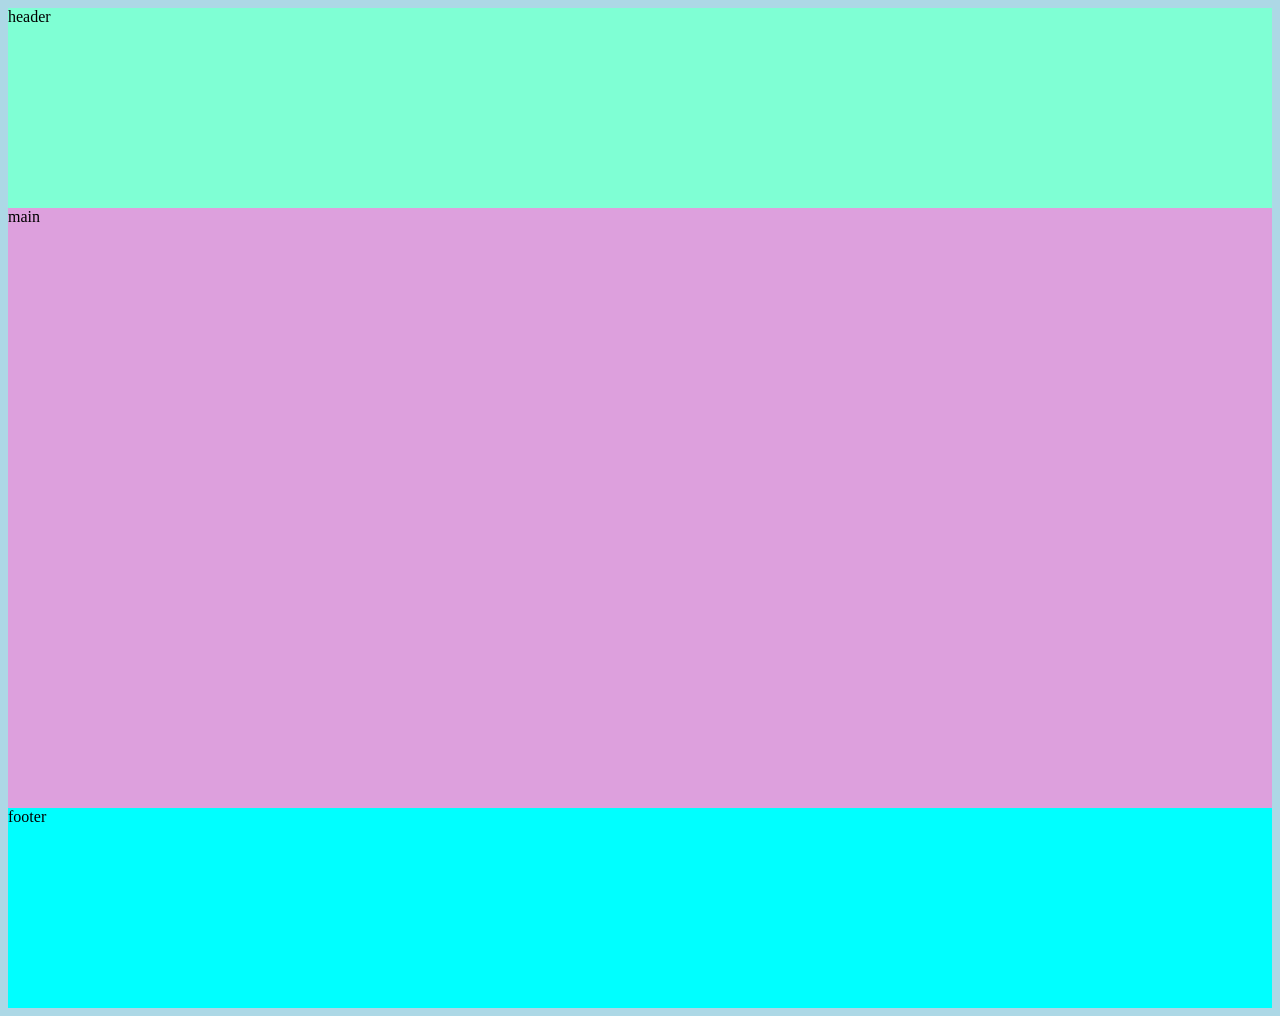
==== index.html @ 72e942a0 "start" ====
<!DOCTYPE html>
<html lang="en">
<head>
    <meta charset="UTF-8">
    <meta name="viewport" content="width=device-width, initial-scale=1.0">
    <link rel="stylesheet" href="style.css">
    <title>Document</title>
</head>
<body>
    <header>header</header>
    <main>main</main>
    <footer>footer </footer>
</body>
</html>
---- style.css ----
:root{
    --primairy-colour: ;
    --secondary-colour: ;
    --background-colour: ;
    --text-colour: ;
}

body{
    background-color: lightblue;
}

header{
    height: 200px;
    background-color: aquamarine;
}

main{
    height: 600px;
    background-color: plum;
}

footer{
    height: 200px;
    background-color: aqua;
}
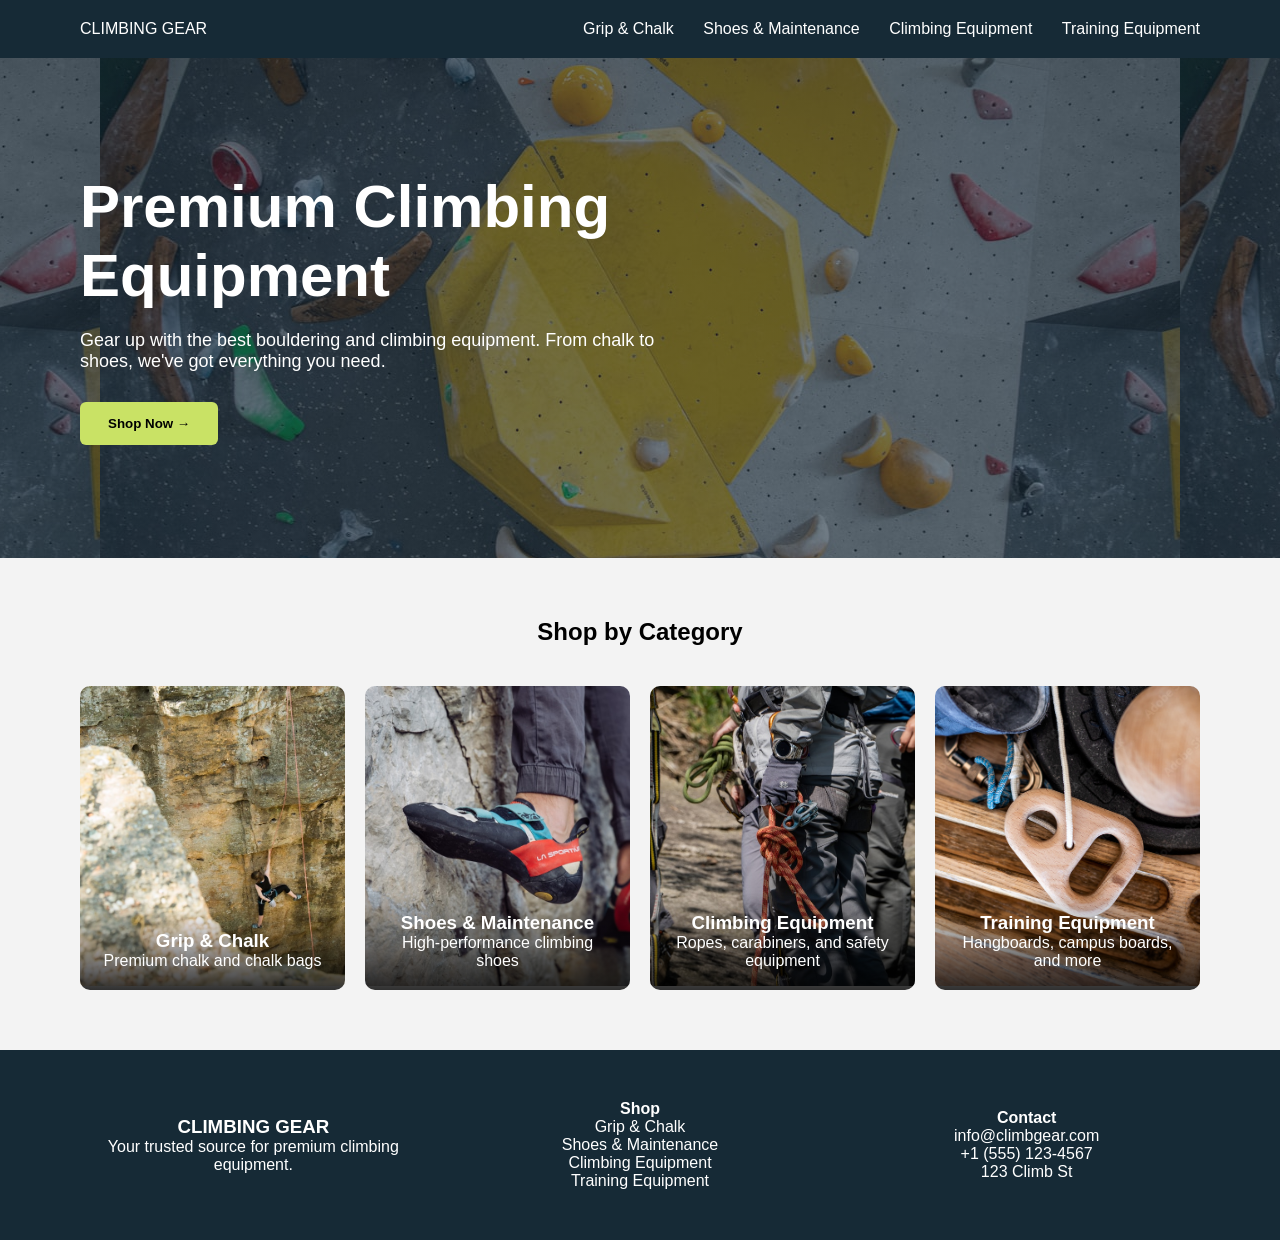
==== commit 323fc54a: "commit" ====
--- a/index.html
+++ b/index.html
@@ -1,14 +1,115 @@
 <!DOCTYPE html>
 <html lang="en">
+
 <head>
     <meta charset="UTF-8">
     <meta name="viewport" content="width=device-width, initial-scale=1.0">
+    <title>Climbing Gear</title>
     <link rel="stylesheet" href="style.css">
-    <title>Document</title>
 </head>
+
 <body>
-    <header>header</header>
-    <main>main</main>
-    <footer>footer </footer>
+
+    <!-- NAVBAR -->
+    <header class="navbar">
+        <div class="logo">CLIMBING GEAR</div>
+
+        <nav>
+            <a href="chalk.html">Grip & Chalk</a>
+            <a href="shoes.html">Shoes & Maintenance</a>
+            <a href="rope.html">Climbing Equipment</a>
+            <a href="training.html">Training Equipment</a>
+        </nav>
+    </header>
+
+
+    <!-- HERO -->
+    <section class="hero">
+        <div class="hero-content">
+            <h1>Premium Climbing Equipment</h1>
+            <p>
+                Gear up with the best bouldering and climbing equipment.
+                From chalk to shoes, we've got everything you need.
+            </p>
+
+            <button class="btn">Shop Now →</button>
+        </div>
+    </section>
+
+
+    <!-- CATEGORY SECTION -->
+    <section class="categories">
+
+        <h2>Shop by Category</h2>
+
+        <div class="card-container">
+
+            <a href="chalk.html" class="card">
+                <img src="images/chalk.jpg">
+                <div class="card-text">
+                    <h3>Grip & Chalk</h3>
+                    <p>Premium chalk and chalk bags</p>
+                </div>
+            </a>
+
+            <a href="shoes.html" class="card">
+                <img src="images/shoes.jpg">
+                <div class="card-text">
+                    <h3>Shoes & Maintenance</h3>
+                    <p>High-performance climbing shoes</p>
+                </div>
+            </a>
+
+            <a href="rope.html" class="card">
+                <img src="images/rope.jpg">
+                <div class="card-text">
+                    <h3>Climbing Equipment</h3>
+                    <p>Ropes, carabiners, and safety equipment</p>
+                </div>
+            </a>
+
+            <a href="training.html" class="card">
+                <img src="images/hangboard.jpg">
+                <div class="card-text">
+                    <h3>Training Equipment</h3>
+                    <p>Hangboards, campus boards, and more</p>
+                </div>
+            </a>
+
+        </div>
+
+    </section>
+
+
+    <!-- FOOTER -->
+    <footer class="footer">
+
+        <div class="footer-grid">
+
+            <div>
+                <h3>CLIMBING GEAR</h3>
+                <p>Your trusted source for premium climbing equipment.</p>
+            </div>
+
+            <div>
+                <h4>Shop</h4>
+                <p>Grip & Chalk</p>
+                <p>Shoes & Maintenance</p>
+                <p>Climbing Equipment</p>
+                <p>Training Equipment</p>
+            </div>
+
+            <div>
+                <h4>Contact</h4>
+                <p>info@climbgear.com</p>
+                <p>+1 (555) 123-4567</p>
+                <p>123 Climb St</p>
+            </div>
+
+        </div>
+
+    </footer>
+
 </body>
+
 </html>
--- a/style.css
+++ b/style.css
@@ -1,25 +1,138 @@
-:root{
-    --primairy-colour: ;
-    --secondary-colour: ;
-    --background-colour: ;
-    --text-colour: ;
+* {
+    margin: 0;
+    padding: 0;
+    box-sizing: border-box;
+    font-family: Arial, sans-serif;
 }
 
-body{
-    background-color: lightblue;
+body {
+    background: #f3f3f3;
 }
 
-header{
-    height: 200px;
-    background-color: aquamarine;
+/* NAVBAR */
+
+
+.navbar {
+    position: sticky;
+    top: 0;
+
+    background: #162a36;
+    z-index: 1000;
+
+    display: flex;
+    justify-content: space-between;
+    align-items: center;
+    padding: 20px 80px;
+    color: white;
 }
 
-main{
-    height: 600px;
-    background-color: plum;
+.navbar nav a {
+    color: white;
+    margin-left: 25px;
+    text-decoration: none;
 }
 
-footer{
-    height: 200px;
-    background-color: aqua;
+
+/* HERO */
+
+.hero {
+    height: 500px;
+
+    background-image:
+        linear-gradient(rgba(20, 40, 55, 0.6), rgba(20, 40, 55, 0.6)),
+        url("images/indoorboulder.jpg");
+
+    background-size: auto;
+    background-position: center;
+
+    display: flex;
+    align-items: center;
+}
+
+.hero-content {
+    color: white;
+    max-width: 600px;
+    margin-left: 80px;
+}
+
+.hero h1 {
+    font-size: 60px;
+    margin-bottom: 20px;
+}
+
+.hero p {
+    font-size: 18px;
+    margin-bottom: 30px;
+}
+
+.btn {
+    background: #c9e265;
+    padding: 14px 28px;
+    border: none;
+    border-radius: 6px;
+    font-weight: bold;
+}
+
+/* CATEGORY SECTION */
+
+.categories {
+    padding: 60px 80px;
+    text-align: center;
+}
+
+.categories h2 {
+    margin-bottom: 40px;
+}
+
+.card-container {
+    display: grid;
+    grid-template-columns: repeat(4, 1fr);
+    gap: 20px;
+}
+
+.card {
+    position: relative;
+    border-radius: 10px;
+    overflow: hidden;
+    cursor: pointer;
+    display: block;
+    transition: transform 0.3s, box-shadow 0.3s;
+}
+
+.card:hover {
+    box-shadow: 0 8px 16px rgba(0, 0, 0, 0.3);
+    transform: scale(1.03);
+}
+
+.card img {
+    width: 100%;
+    height: 300px;
+    object-fit: cover;
+}
+
+.card-text {
+    position: absolute;
+    bottom: 0;
+    color: white;
+    padding: 20px;
+    background: linear-gradient(transparent, rgba(0, 0, 0, 0.8));
+    width: 100%;
+}
+
+/* FOOTER */
+
+.footer {
+    background: #162a36;
+    color: white;
+    padding: 50px 80px;
+
+    text-align: center;
+}
+
+.footer-grid {
+    display: grid;
+    grid-template-columns: repeat(3, 1fr);
+    gap: 40px;
+    align-items: center;
+    justify-items: center;
 }
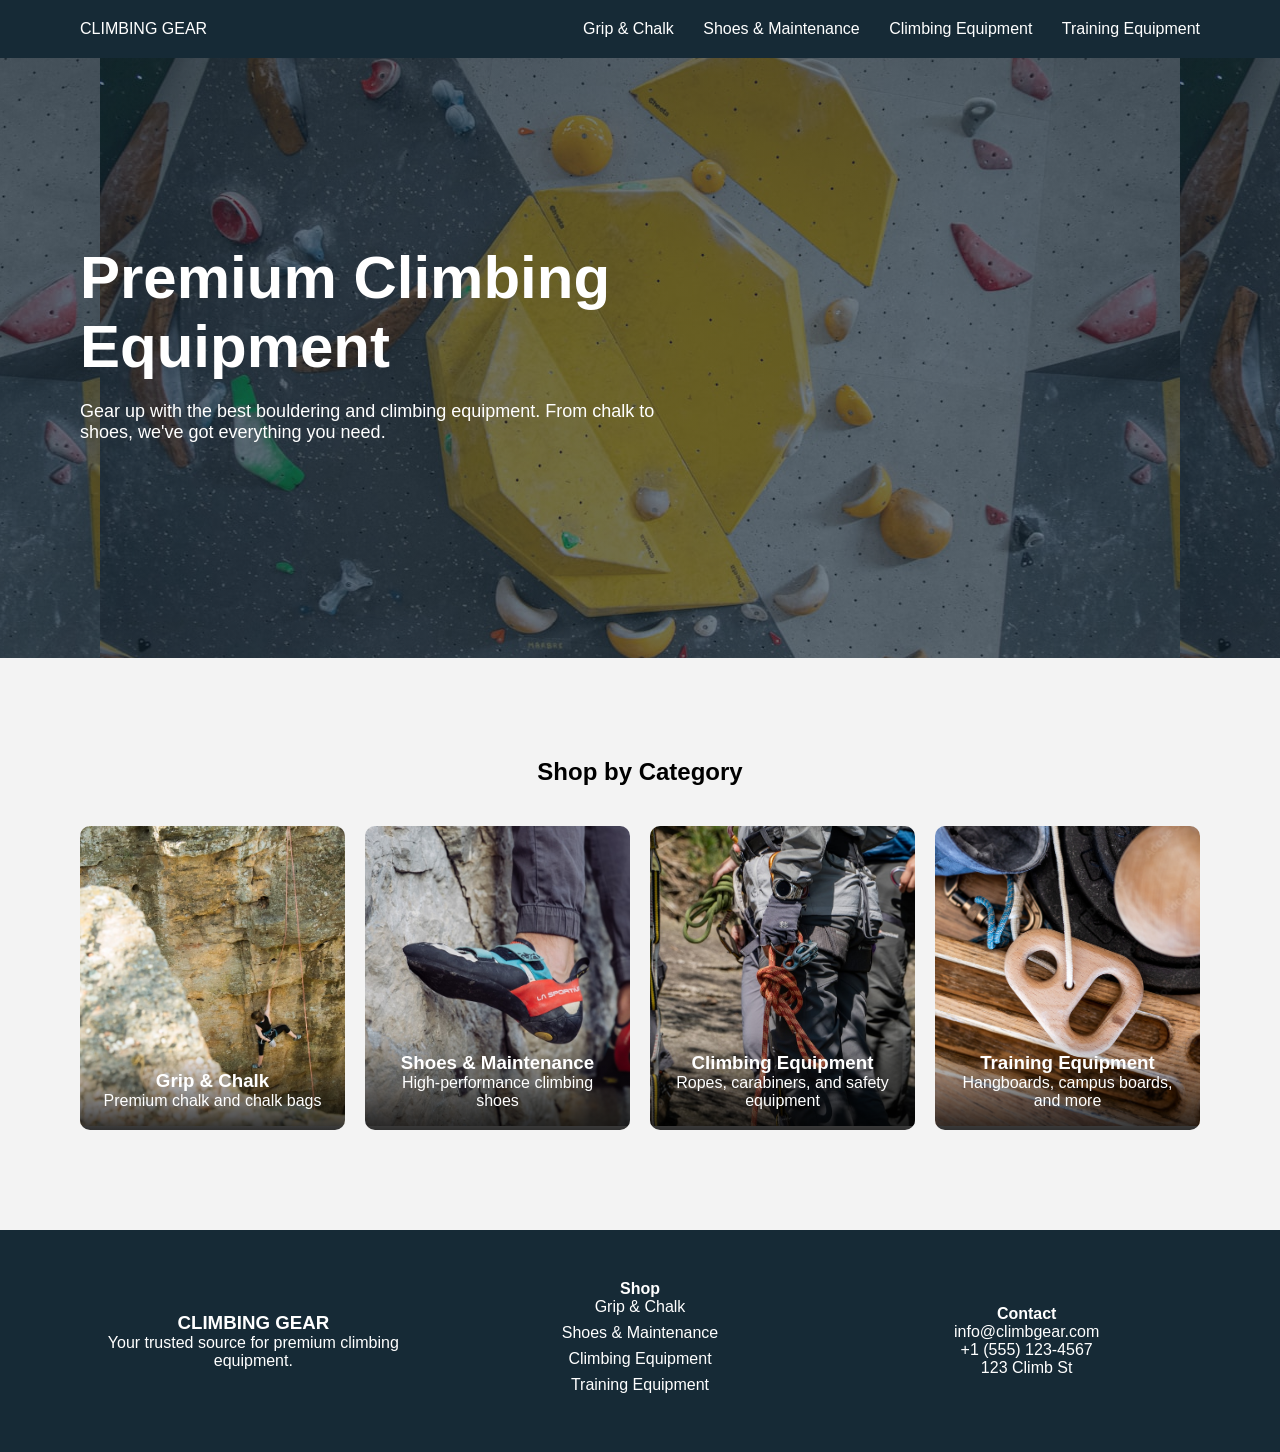
==== commit 328e2a78: "commit" ====
--- a/index.html
+++ b/index.html
@@ -12,7 +12,7 @@
 
     <!-- NAVBAR -->
     <header class="navbar">
-        <div class="logo">CLIMBING GEAR</div>
+        <a href="index.html" class="logo">CLIMBING GEAR</a>
 
         <nav>
             <a href="chalk.html">Grip & Chalk</a>
@@ -31,8 +31,6 @@
                 Gear up with the best bouldering and climbing equipment.
                 From chalk to shoes, we've got everything you need.
             </p>
-
-            <button class="btn">Shop Now →</button>
         </div>
     </section>
 
@@ -93,10 +91,10 @@
 
             <div>
                 <h4>Shop</h4>
-                <p>Grip & Chalk</p>
-                <p>Shoes & Maintenance</p>
-                <p>Climbing Equipment</p>
-                <p>Training Equipment</p>
+                <a href="chalk.html">Grip & Chalk</a>
+                <a href="shoes.html">Shoes & Maintenance</a>
+                <a href="rope.html">Climbing Equipment</a>
+                <a href="training.html">Training Equipment</a>
             </div>
 
             <div>
--- a/style.css
+++ b/style.css
@@ -24,6 +24,12 @@
     align-items: center;
     padding: 20px 80px;
     color: white;
+
+}
+
+.logo {
+    color: white;
+    text-decoration: none;
 }
 
 .navbar nav a {
@@ -36,7 +42,7 @@
 /* HERO */
 
 .hero {
-    height: 500px;
+    height: 600px;
 
     background-image:
         linear-gradient(rgba(20, 40, 55, 0.6), rgba(20, 40, 55, 0.6)),
@@ -65,18 +71,11 @@
     margin-bottom: 30px;
 }
 
-.btn {
-    background: #c9e265;
-    padding: 14px 28px;
-    border: none;
-    border-radius: 6px;
-    font-weight: bold;
-}
 
 /* CATEGORY SECTION */
 
 .categories {
-    padding: 60px 80px;
+    padding: 100px 80px;
     text-align: center;
 }
 
@@ -125,7 +124,6 @@
     background: #162a36;
     color: white;
     padding: 50px 80px;
-
     text-align: center;
 }
 
@@ -135,4 +133,100 @@
     gap: 40px;
     align-items: center;
     justify-items: center;
+}
+
+.footer a {
+    color: white;
+    text-decoration: none;
+    display: block;
+    margin-bottom: 8px;
+}
+
+/* RESPONSIVE DESIGN */
+
+@media (max-width: 768px) {
+    .navbar {
+        padding: 20px 20px;
+    }
+
+    .navbar nav a {
+        margin-left: 15px;
+        font-size: 14px;
+    }
+
+    .hero {
+        height: 400px;
+        
+    }
+
+    .hero-content {
+        margin-left: 20px;
+        max-width: 100%;
+    }
+
+    .hero h1 {
+        font-size: 40px;
+    }
+
+    .hero p {
+        font-size: 16px;
+    }
+
+    .categories {
+        padding: 50px 20px;
+    }
+
+    .card-container {
+        grid-template-columns: repeat(2, 1fr);
+        gap: 15px;
+    }
+
+    .footer {
+        padding: 30px 20px;
+    }
+
+    .footer-grid {
+        grid-template-columns: 1fr;
+        gap: 20px;
+    }
+}
+
+@media (max-width: 480px) {
+    .navbar {
+        flex-direction: column;
+        padding: 10px 10px;
+    }
+
+    .navbar nav {
+        margin-top: 10px;
+    }
+
+    .navbar nav a {
+        margin-left: 10px;
+        margin-right: 10px;
+    }
+
+    .hero {
+        height: 300px;
+    }
+
+    .hero h1 {
+        font-size: 30px;
+    }
+
+    .hero p {
+        font-size: 14px;
+    }
+
+    .categories {
+        padding: 30px 10px;
+    }
+
+    .card-container {
+        grid-template-columns: 1fr;
+    }
+
+    .footer {
+        padding: 20px 10px;
+    }
 }
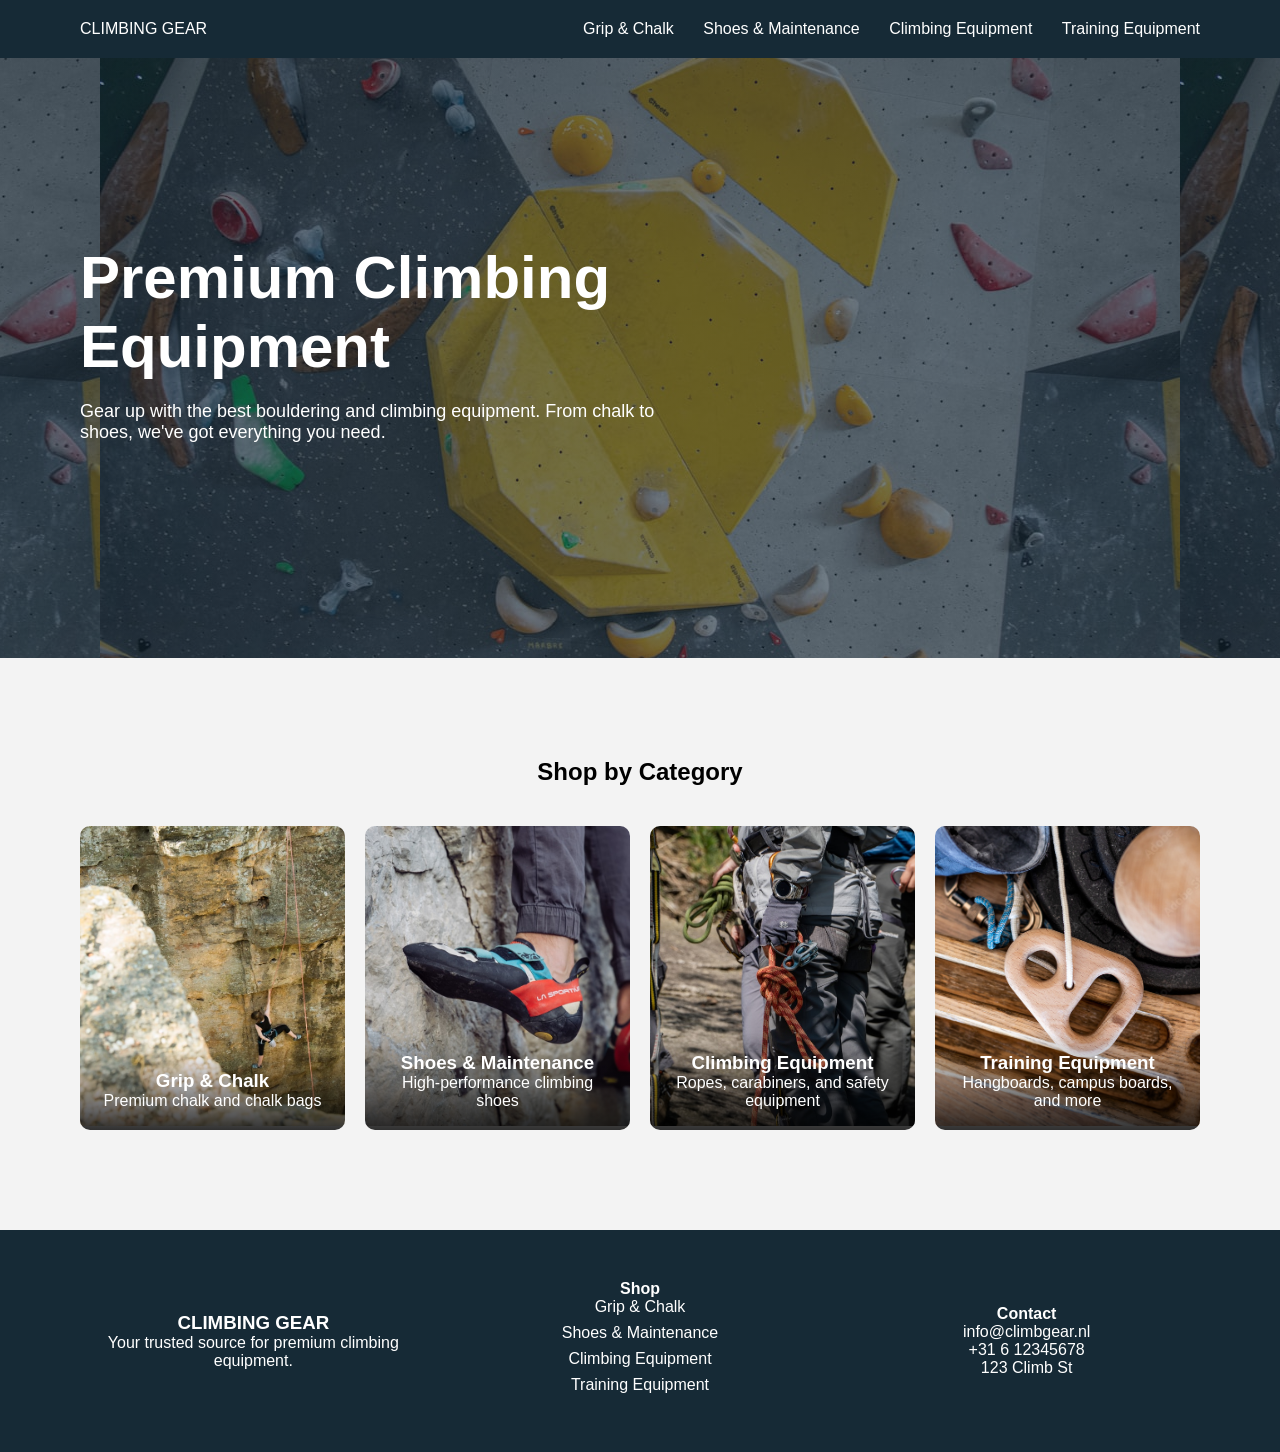
==== commit 04fcf42a: "footer changes" ====
--- a/index.html
+++ b/index.html
@@ -99,8 +99,8 @@
 
             <div>
                 <h4>Contact</h4>
-                <p>info@climbgear.com</p>
-                <p>+1 (555) 123-4567</p>
+                <p>info@climbgear.nl</p>
+                <p>+31 6 12345678</p>
                 <p>123 Climb St</p>
             </div>
 
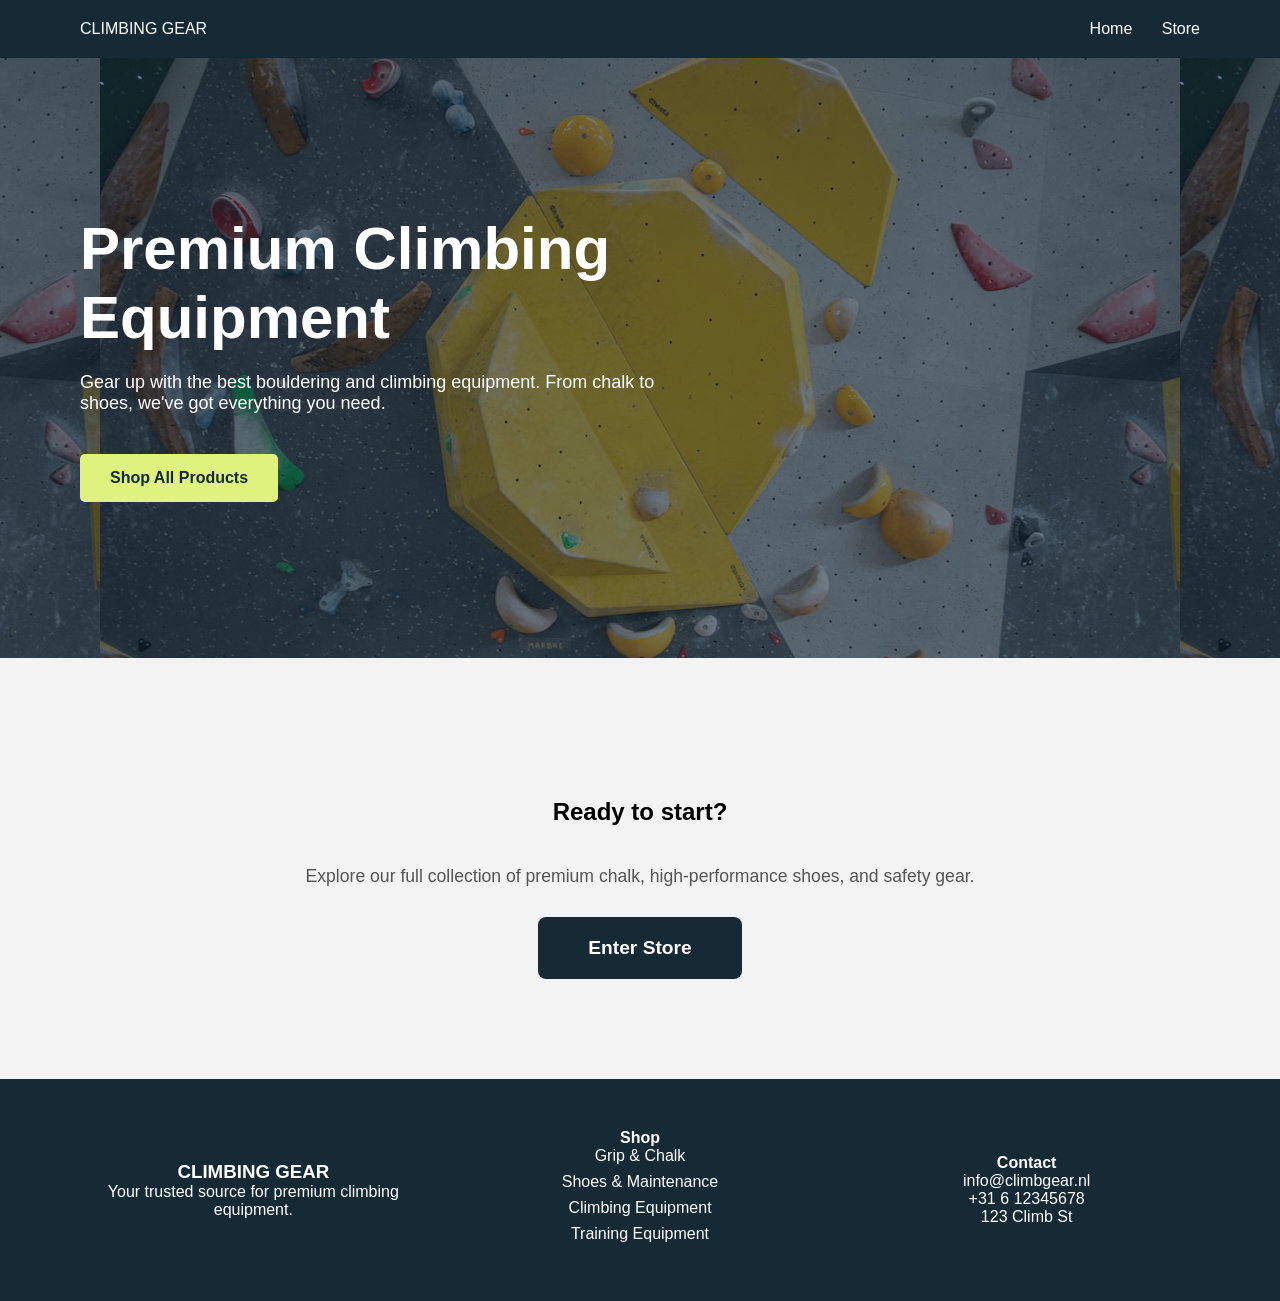
==== commit 59b009fe: "filter" ====
--- a/index.html
+++ b/index.html
@@ -15,13 +15,11 @@
         <a href="index.html" class="logo">CLIMBING GEAR</a>
 
         <nav>
-            <a href="chalk.html">Grip & Chalk</a>
-            <a href="shoes.html">Shoes & Maintenance</a>
-            <a href="rope.html">Climbing Equipment</a>
-            <a href="training.html">Training Equipment</a>
+            <!-- Simplified navigation for Home and Store -->
+            <a href="index.html">Home</a>
+            <a href="products.html">Store</a>
         </nav>
     </header>
-
 
     <!-- HERO -->
     <section class="hero">
@@ -31,51 +29,18 @@
                 Gear up with the best bouldering and climbing equipment.
                 From chalk to shoes, we've got everything you need.
             </p>
+            <!-- Primary Action Button added to Hero for better flow -->
+            <a href="products.html" class="shop-now-btn">Shop All Products</a>
         </div>
     </section>
 
-
-    <!-- CATEGORY SECTION -->
+    <!-- SIMPLIFIED CATEGORY SECTION -->
     <section class="categories">
-
-        <h2>Shop by Category</h2>
-
-        <div class="card-container">
-
-            <a href="chalk.html" class="card">
-                <img src="images/chalk.jpg">
-                <div class="card-text">
-                    <h3>Grip & Chalk</h3>
-                    <p>Premium chalk and chalk bags</p>
-                </div>
-            </a>
-
-            <a href="shoes.html" class="card">
-                <img src="images/shoes.jpg">
-                <div class="card-text">
-                    <h3>Shoes & Maintenance</h3>
-                    <p>High-performance climbing shoes</p>
-                </div>
-            </a>
-
-            <a href="rope.html" class="card">
-                <img src="images/rope.jpg">
-                <div class="card-text">
-                    <h3>Climbing Equipment</h3>
-                    <p>Ropes, carabiners, and safety equipment</p>
-                </div>
-            </a>
-
-            <a href="training.html" class="card">
-                <img src="images/hangboard.jpg">
-                <div class="card-text">
-                    <h3>Training Equipment</h3>
-                    <p>Hangboards, campus boards, and more</p>
-                </div>
-            </a>
-
+        <h2>Ready to start?</h2>
+        <div class="shop-container">
+            <p>Explore our full collection of premium chalk, high-performance shoes, and safety gear.</p>
+            <a href="products.html" class="main-shop-btn">Enter Store</a>
         </div>
-
     </section>
 
 
--- a/style.css
+++ b/style.css
@@ -71,6 +71,59 @@
     margin-bottom: 30px;
 }
 
+/* Hero Shop Button */
+.shop-now-btn {
+    display: inline-block;
+    background: #e0f27e;
+    color: #162a36;
+    padding: 15px 30px;
+    text-decoration: none;
+    font-weight: bold;
+    border-radius: 5px;
+    margin-top: 10px;
+    transition: 0.3s;
+}
+
+.shop-now-btn:hover {
+    background: #c8db5f;
+    transform: scale(1.05);
+}
+
+
+.categories {
+    margin-bottom: 0;
+    padding-bottom: 60px;
+}
+
+.categories h2 {
+    text-align: center;
+    margin: 40px 0;
+    font-size: 24px;
+    font-weight: bold;
+}
+
+.shop-container p {
+    margin-bottom: 30px;
+    font-size: 1.1rem;
+    color: #555;
+}
+
+.main-shop-btn {
+    display: inline-block;
+    background: #162a36;
+    color: white;
+    padding: 20px 50px;
+    text-decoration: none;
+    font-size: 1.2rem;
+    font-weight: bold;
+    border-radius: 8px;
+    transition: 0.3s;
+}
+
+.main-shop-btn:hover {
+    background: #2c4a5d;
+    box-shadow: 0 5px 15px rgba(0, 0, 0, 0.2);
+}
 
 /* CATEGORY SECTION */
 
@@ -85,8 +138,11 @@
 
 .card-container {
     display: grid;
-    grid-template-columns: repeat(4, 1fr);
-    gap: 20px;
+    grid-template-columns: repeat(auto-fit, minmax(280px, 1fr));
+    gap: 25px;
+    padding: 0 80px 80px 80px;
+    max-width: 1400px;
+    margin: 0 auto;
 }
 
 .card {
@@ -156,7 +212,7 @@
 
     .hero {
         height: 400px;
-        
+
     }
 
     .hero-content {
@@ -229,4 +285,102 @@
     .footer {
         padding: 20px 10px;
     }
+}
+
+/* PRODUCT CARD */
+
+.product-card {
+    background: white;
+    border-radius: 4px;
+    overflow: hidden;
+    display: flex;
+    flex-direction: column;
+    height: 100%;
+    transition: transform 0.3s;
+}
+
+.product-card:hover {
+    transform: scale(1.03);
+    box-shadow: 0 8px 16px rgba(0, 0, 0, 0.2);
+}
+
+.product-card img {
+    width: 80%;
+    height: 220px;
+    object-fit: contain;
+    margin: 20px auto;
+}
+
+.product-info {
+    padding: 20px;
+    flex-grow: 1;
+    text-align: center;
+    display: flex;
+    flex-direction: column;
+}
+
+.product-info {
+    padding: 20px;
+    text-align: left;
+    flex-grow: 1;
+    display: flex;
+    flex-direction: column;
+}
+
+.product-info p {
+    color: #666;
+    font-size: 13px;
+    line-height: 1.4;
+    margin-bottom: auto;
+    padding-bottom: 20px;
+}
+
+.price {
+    font-weight: bold;
+    font-size: 16px;
+    color: #000;
+    display: block;
+    margin-bottom: 15px;
+}
+
+/* BUY BUTTON */
+
+.buy-btn {
+    background-color: #e1f08e;
+    color: #162a36;
+    border: none;
+    padding: 15px;
+    width: 100%;
+    font-weight: bold;
+    cursor: pointer;
+    margin-top: auto;
+}
+
+.buy-btn:hover {
+    background: #c8db5f;
+}
+
+.filters {
+    display: flex;
+    justify-content: center;
+    align-items: center;
+    gap: 10px;
+    margin-bottom: 50px;
+    flex-wrap: wrap;
+}
+
+.filter-btn {
+    background: #162a36;
+    color: white;
+    border: none;
+    padding: 12px 22px;
+    border-radius: 8px;
+    cursor: pointer;
+    font-weight: bold;
+    transition: 0.3s;
+}
+
+.filter-btn:hover {
+    background: #244355;
+    transform: translateY(-2px);
 }
